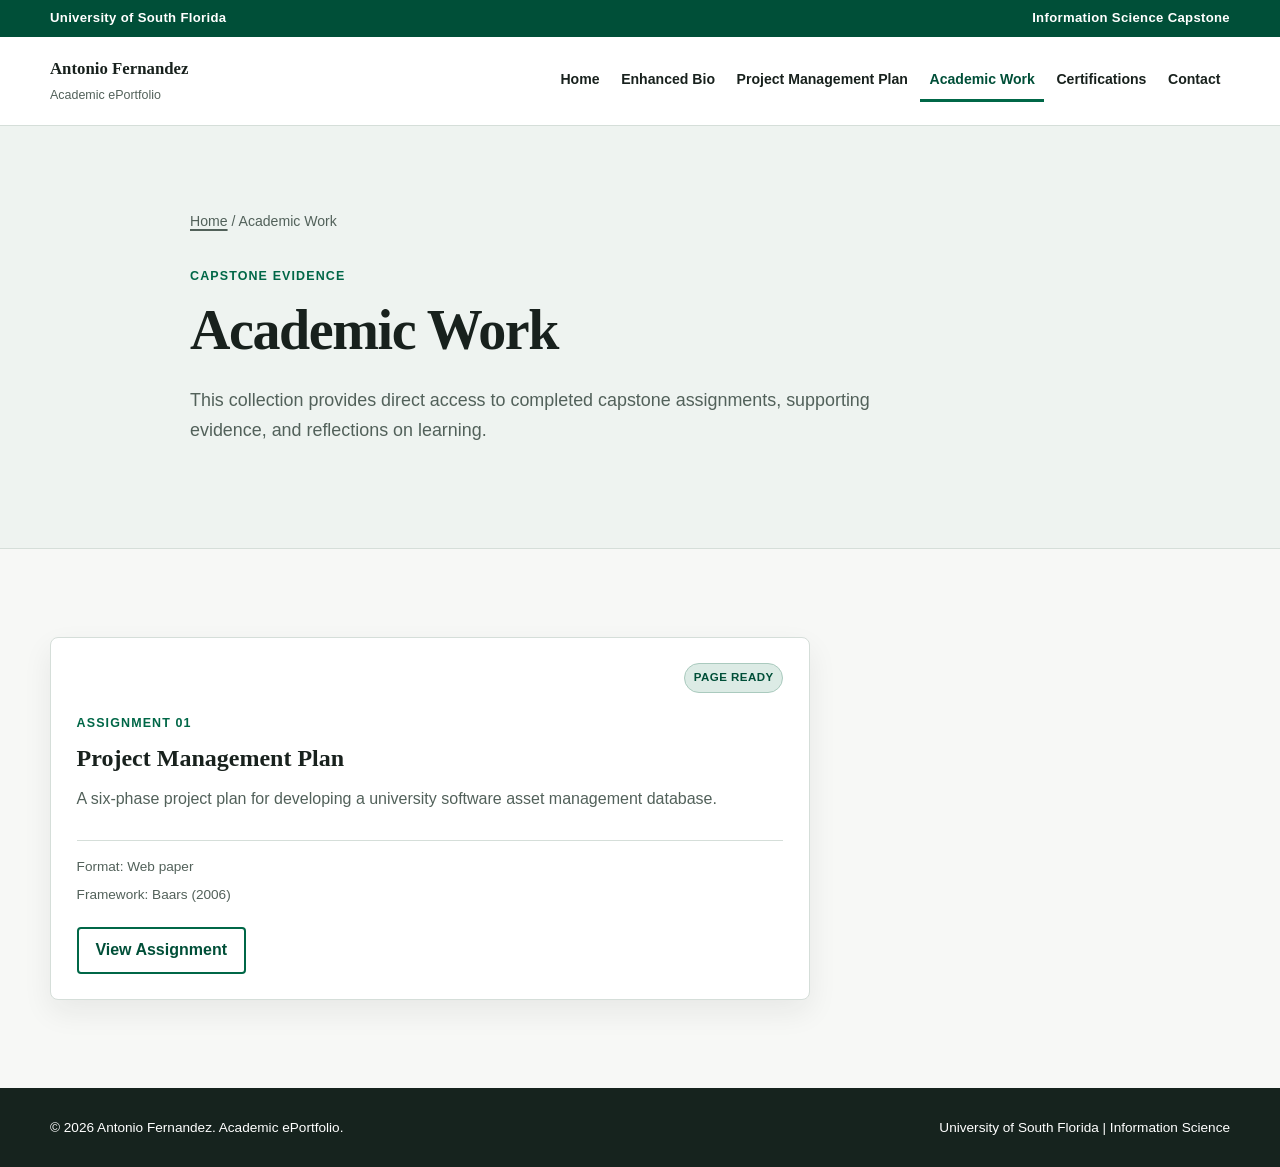
==== academic-work.html @ 2b2b1bd2 "Rename academic work page URL" ====
<!DOCTYPE html>
<html lang="en">
<head>
    <meta charset="UTF-8">
    <meta name="viewport" content="width=device-width, initial-scale=1.0">
    <meta name="description" content="Academic work from Antonio Fernandez's University of South Florida capstone ePortfolio.">
    <title>Academic Work | Antonio Fernandez</title>
    <link rel="stylesheet" href="styles.css">
    <script src="script.js" defer></script>
</head>
<body>
    <a class="skip-link" href="#main-content">Skip to main content</a>

    <header class="site-header">
        <div class="utility-bar">
            <div class="container utility-inner">
                <span>University of South Florida</span>
                <span>Information Science Capstone</span>
            </div>
        </div>
        <div class="container header-main">
            <a class="site-brand" href="index.html" aria-label="Antonio Fernandez ePortfolio home">
                <span><strong>Antonio Fernandez</strong><small>Academic ePortfolio</small></span>
            </a>
            <button class="menu-toggle" type="button" aria-expanded="false" aria-controls="primary-navigation">
                <span class="menu-icon" aria-hidden="true"></span><span>Menu</span>
            </button>
            <nav id="primary-navigation" class="primary-nav" aria-label="Primary navigation">
                <a href="index.html">Home</a>
                <a href="enhanced-bio.html">Enhanced Bio</a>
                <a href="project-management-plan.html">Project Management Plan</a>
                <a href="academic-work.html" aria-current="page">Academic Work</a>
                <a href="certifications.html">Certifications</a>
                <a href="contact.html">Contact</a>
            </nav>
        </div>
    </header>

    <main id="main-content">
        <section class="page-hero">
            <div class="container narrow">
                <p class="breadcrumb"><a href="index.html">Home</a> / Academic Work</p>
                <p class="eyebrow">Capstone Evidence</p>
                <h1>Academic Work</h1>
                <p>This collection provides direct access to completed capstone assignments, supporting evidence, and reflections on learning.</p>
            </div>
        </section>

        <section class="section">
            <div class="container">
                <div class="artifact-grid artifact-grid-single">
                    <article class="artifact-card">
                        <div class="artifact-status status-ready">Page ready</div>
                        <p class="artifact-label">Assignment 01</p>
                        <h2>Project Management Plan</h2>
                        <p>A six-phase project plan for developing a university software asset management database.</p>
                        <div class="artifact-meta">
                            <span>Format: Web paper</span>
                            <span>Framework: Baars (2006)</span>
                        </div>
                        <a class="button button-secondary" href="project-management-plan.html">View Assignment</a>
                    </article>
                </div>
            </div>
        </section>
    </main>

    <footer class="site-footer">
        <div class="container footer-inner">
            <p>&copy; <span data-current-year>2026</span> Antonio Fernandez. Academic ePortfolio.</p>
            <p>University of South Florida | Information Science</p>
        </div>
    </footer>
</body>
</html>
---- styles.css ----
:root {
    color-scheme: light;
    --background: #f7f8f6;
    --surface: #ffffff;
    --surface-muted: #eef3f0;
    --text: #18211d;
    --text-muted: #52615a;
    --border: #d5ded9;
    --border-strong: #aab9b1;
    --green: #006747;
    --green-dark: #004f38;
    --green-soft: #dcebe5;
    --gold: #c7a84b;
    --focus: #8a5a00;
    --max-width: 1180px;
    --reading-width: 760px;
    --radius: 8px;
    --shadow: 0 12px 30px rgba(24, 33, 29, 0.07);
}

* {
    box-sizing: border-box;
}

html {
    font-size: 100%;
}

body {
    margin: 0;
    background: var(--background);
    color: var(--text);
    font-family: Arial, Helvetica, sans-serif;
    font-size: 1rem;
    line-height: 1.7;
}

img {
    display: block;
    max-width: 100%;
}

a {
    color: var(--green);
    text-decoration-thickness: 2px;
    text-underline-offset: 3px;
}

a:hover {
    color: var(--green-dark);
}

a:focus-visible,
button:focus-visible {
    outline: 3px solid var(--focus);
    outline-offset: 3px;
}

button,
input,
textarea,
select {
    font: inherit;
}

h1,
h2,
h3 {
    color: var(--text);
    font-family: Georgia, "Times New Roman", serif;
    line-height: 1.22;
    margin-top: 0;
}

h1 {
    font-size: clamp(2.25rem, 5vw, 4rem);
    letter-spacing: -0.025em;
    margin-bottom: 1.25rem;
}

h2 {
    font-size: clamp(1.5rem, 3vw, 2.15rem);
    margin-bottom: 0.75rem;
}

h3 {
    font-size: 1.25rem;
    margin-bottom: 0.6rem;
}

p {
    margin-top: 0;
}

.container {
    width: min(var(--max-width), calc(100% - 2rem));
    margin-inline: auto;
}

.narrow {
    max-width: 900px;
}

.skip-link {
    position: absolute;
    top: 0.75rem;
    left: 0.75rem;
    z-index: 100;
    padding: 0.7rem 1rem;
    background: var(--text);
    color: #ffffff;
    border-radius: 4px;
    transform: translateY(-150%);
}

.skip-link:focus {
    transform: none;
    color: #ffffff;
}

.site-header {
    background: var(--surface);
    border-bottom: 1px solid var(--border);
}

.utility-bar {
    background: var(--green-dark);
    color: #ffffff;
    font-size: 0.82rem;
    font-weight: 700;
    letter-spacing: 0.025em;
}

.utility-inner {
    display: flex;
    justify-content: space-between;
    gap: 1rem;
    padding-block: 0.45rem;
}

.header-main {
    display: flex;
    align-items: center;
    justify-content: space-between;
    min-height: 88px;
    gap: 2rem;
}

.site-brand {
    display: inline-flex;
    align-items: center;
    gap: 0.8rem;
    color: var(--text);
    text-decoration: none;
    flex: 0 0 auto;
}

.site-brand:hover {
    color: var(--text);
}

.site-brand strong,
.site-brand small {
    display: block;
}

.site-brand strong {
    font-family: Georgia, "Times New Roman", serif;
    font-size: 1.05rem;
}

.site-brand small {
    margin-top: 0.05rem;
    color: var(--text-muted);
    font-size: 0.78rem;
}

.primary-nav {
    display: flex;
    align-items: center;
    justify-content: flex-end;
    gap: 0.15rem;
}

.primary-nav a {
    padding: 0.65rem 0.6rem;
    color: var(--text);
    border-bottom: 3px solid transparent;
    font-size: 0.88rem;
    font-weight: 700;
    line-height: 1.3;
    text-align: center;
    text-decoration: none;
}

.primary-nav a:hover,
.primary-nav a[aria-current="page"] {
    color: var(--green-dark);
    border-bottom-color: var(--green);
}

.menu-toggle {
    display: none;
    align-items: center;
    gap: 0.55rem;
    padding: 0.65rem 0.75rem;
    background: var(--surface);
    color: var(--text);
    border: 1px solid var(--border-strong);
    border-radius: 4px;
    font-weight: 700;
}

.menu-icon,
.menu-icon::before,
.menu-icon::after {
    display: block;
    width: 20px;
    height: 2px;
    background: currentColor;
}

.menu-icon {
    position: relative;
}

.menu-icon::before,
.menu-icon::after {
    position: absolute;
    left: 0;
    content: "";
}

.menu-icon::before {
    top: -6px;
}

.menu-icon::after {
    top: 6px;
}

.hero-section {
    padding: clamp(3.5rem, 8vw, 6.5rem) 0;
    background:
        linear-gradient(90deg, var(--surface-muted) 0, var(--surface-muted) 11px, transparent 11px),
        var(--surface);
    border-bottom: 1px solid var(--border);
}

.hero-grid {
    display: grid;
    grid-template-columns: minmax(0, 1.35fr) minmax(300px, 0.65fr);
    gap: clamp(2.5rem, 7vw, 6rem);
    align-items: center;
}

.hero-copy {
    max-width: 760px;
}

.hero-intro,
.page-hero > .container > p:last-child {
    max-width: 70ch;
    color: var(--text-muted);
    font-size: 1.12rem;
}

.eyebrow,
.artifact-label {
    margin-bottom: 0.6rem;
    color: var(--green);
    font-size: 0.78rem;
    font-weight: 800;
    letter-spacing: 0.09em;
    text-transform: uppercase;
}

.hero-actions {
    display: flex;
    flex-wrap: wrap;
    gap: 0.75rem;
    margin-top: 2rem;
}

.button {
    display: inline-flex;
    align-items: center;
    justify-content: center;
    min-height: 46px;
    padding: 0.7rem 1.05rem;
    border: 2px solid var(--green);
    border-radius: 4px;
    font-weight: 800;
    line-height: 1.25;
    text-align: center;
    text-decoration: none;
}

.button-primary {
    background: var(--green);
    color: #ffffff;
}

.button-primary:hover {
    background: var(--green-dark);
    border-color: var(--green-dark);
    color: #ffffff;
}

.button-secondary {
    background: transparent;
    color: var(--green-dark);
}

.button-secondary:hover {
    background: var(--green-soft);
    color: var(--green-dark);
}

.profile-card {
    background: var(--surface);
    border: 1px solid var(--border);
    border-top: 5px solid var(--green);
    border-radius: var(--radius);
    box-shadow: var(--shadow);
    overflow: hidden;
}

.headshot-placeholder {
    display: grid;
    place-items: center;
    align-content: center;
    aspect-ratio: 4 / 3;
    min-height: 240px;
    padding: 2rem;
    background: var(--surface-muted);
    color: var(--green-dark);
    border-bottom: 1px solid var(--border);
    text-align: center;
}

.headshot-placeholder span {
    font-family: Georgia, "Times New Roman", serif;
    font-size: 3.5rem;
    font-weight: 700;
    line-height: 1;
}

.headshot-placeholder small {
    display: block;
    margin-top: 0.75rem;
    color: var(--text-muted);
    font-size: 0.8rem;
    font-weight: 700;
    letter-spacing: 0.04em;
    text-transform: uppercase;
}

.headshot-placeholder.compact {
    aspect-ratio: 1;
    min-height: 0;
    border: 1px solid var(--border);
    border-radius: var(--radius);
}

.headshot-photo {
    width: 100%;
    aspect-ratio: 4 / 3;
    object-fit: cover;
    object-position: center 28%;
    background: var(--surface-muted);
    border-bottom: 1px solid var(--border);
}

.headshot-photo.compact {
    aspect-ratio: 1;
    object-position: center 24%;
    border: 1px solid var(--border);
    border-radius: var(--radius);
}

.profile-details {
    padding: 1.5rem;
}

.profile-details h2 {
    font-size: 1.5rem;
}

.profile-details dl,
.paper-meta dl {
    margin: 0;
}

.profile-details dl div,
.paper-meta dl div {
    padding: 0.75rem 0;
    border-top: 1px solid var(--border);
}

dt {
    color: var(--text-muted);
    font-size: 0.78rem;
    font-weight: 800;
    letter-spacing: 0.05em;
    text-transform: uppercase;
}

dd {
    margin: 0.15rem 0 0;
    font-weight: 700;
}

.section {
    padding: clamp(3.5rem, 7vw, 5.5rem) 0;
}

.section-tinted {
    background: var(--surface-muted);
    border-block: 1px solid var(--border);
}

.section-heading {
    max-width: var(--reading-width);
    margin-bottom: 2rem;
}

.section-heading > p:last-child {
    color: var(--text-muted);
    font-size: 1.05rem;
}

.feature-grid {
    display: grid;
    grid-template-columns: repeat(auto-fit, minmax(240px, 1fr));
    gap: 1.25rem;
}

.feature-card,
.artifact-card,
.contact-card {
    background: var(--surface);
    border: 1px solid var(--border);
    border-radius: var(--radius);
    box-shadow: var(--shadow);
}

.feature-card {
    position: relative;
    padding: 1.7rem;
    border-top: 4px solid var(--green);
}

.feature-card p {
    color: var(--text-muted);
}

.text-link {
    display: inline-block;
    margin-top: 0.5rem;
    font-weight: 800;
}

.split-callout {
    display: grid;
    grid-template-columns: minmax(0, 0.8fr) minmax(0, 1.2fr);
    gap: clamp(2rem, 7vw, 6rem);
    align-items: start;
}

.split-callout > p {
    color: var(--text-muted);
    font-size: 1.1rem;
}

.page-hero {
    padding: clamp(3.25rem, 7vw, 5.25rem) 0;
    background: var(--surface-muted);
    border-bottom: 1px solid var(--border);
}

.page-hero h1 {
    font-size: clamp(2.25rem, 5vw, 3.5rem);
}

.breadcrumb {
    margin-bottom: 2rem;
    color: var(--text-muted);
    font-size: 0.88rem;
}

.breadcrumb a {
    color: var(--text-muted);
}

.content-layout {
    display: grid;
    grid-template-columns: 250px minmax(0, var(--reading-width));
    gap: clamp(2rem, 7vw, 5rem);
    justify-content: center;
    align-items: start;
}

.content-sidebar {
    display: grid;
    gap: 1rem;
}

.sidebar-note,
.paper-meta {
    padding: 1.25rem;
    background: var(--surface);
    border: 1px solid var(--border);
    border-radius: var(--radius);
}

.sidebar-note h2,
.paper-meta h2 {
    font-size: 1.2rem;
}

.sidebar-note p {
    margin-bottom: 0.5rem;
    font-size: 0.9rem;
}

.prose {
    min-width: 0;
}

.prose h2 {
    margin-top: 2.4rem;
    padding-bottom: 0.45rem;
    border-bottom: 1px solid var(--border);
    font-size: 1.55rem;
}

.prose h2:first-of-type {
    margin-top: 1.8rem;
}

.prose p,
.prose li {
    max-width: 75ch;
}

.editor-note {
    padding: 1rem 1.1rem;
    background: #fff9e9;
    border: 1px solid #e3cf8f;
    border-left: 5px solid var(--gold);
    border-radius: 4px;
    color: #4e421e;
}

.paper-layout {
    display: grid;
    grid-template-columns: 240px minmax(0, 800px);
    gap: clamp(2rem, 6vw, 4.5rem);
    align-items: start;
    justify-content: center;
}

.paper-meta {
    position: sticky;
    top: 1rem;
}

.paper {
    padding: clamp(1.5rem, 5vw, 3.5rem);
    background: var(--surface);
    border: 1px solid var(--border);
    box-shadow: var(--shadow);
}

.reference-entry {
    padding-left: 2rem;
    text-indent: -2rem;
}

.artifact-grid {
    display: grid;
    grid-template-columns: repeat(2, minmax(0, 1fr));
    gap: 1.25rem;
}

.artifact-grid-single {
    grid-template-columns: minmax(0, 760px);
}

.artifact-card {
    display: flex;
    flex-direction: column;
    align-items: flex-start;
    padding: 1.6rem;
}

.artifact-card h2 {
    font-size: 1.5rem;
}

.artifact-card > p:not(.artifact-label) {
    color: var(--text-muted);
}

.artifact-card .button {
    margin-top: auto;
}

.artifact-status {
    align-self: flex-end;
    margin-bottom: 1.25rem;
    padding: 0.25rem 0.55rem;
    background: #ecefed;
    color: var(--text-muted);
    border: 1px solid var(--border);
    border-radius: 999px;
    font-size: 0.72rem;
    font-weight: 800;
    letter-spacing: 0.04em;
    text-transform: uppercase;
}

.status-ready {
    background: var(--green-soft);
    color: var(--green-dark);
    border-color: #aacabe;
}

.artifact-meta {
    display: grid;
    gap: 0.3rem;
    width: 100%;
    margin: 0.75rem 0 1.3rem;
    padding-top: 0.9rem;
    border-top: 1px solid var(--border);
    color: var(--text-muted);
    font-size: 0.85rem;
}

.future-artifact {
    background: #fbfcfb;
    border-style: dashed;
    box-shadow: none;
}

.certification-grid {
    display: grid;
    grid-template-columns: repeat(2, minmax(0, 1fr));
    gap: 1.25rem;
}

.certification-card {
    display: grid;
    grid-template-columns: 120px minmax(0, 1fr);
    gap: 1.25rem;
    align-items: start;
    padding: 1.5rem;
    background: var(--surface);
    border: 1px solid var(--border);
    border-radius: var(--radius);
    box-shadow: var(--shadow);
}

.certification-badge {
    display: grid;
    place-items: center;
    min-height: 120px;
    padding: 0.8rem;
    background: var(--surface-muted);
    border: 1px solid var(--border);
    border-radius: var(--radius);
}

.certification-badge img {
    max-height: 94px;
    width: auto;
}

.certification-content h2 {
    margin-bottom: 0.4rem;
    font-size: 1.45rem;
}

.certification-content p:not(.artifact-label) {
    color: var(--text-muted);
}

.certification-content .clean-list {
    margin-top: 0.85rem;
}

.resume-sheet {
    max-width: 920px;
    padding: clamp(1.5rem, 5vw, 3.5rem);
    background: var(--surface);
    border: 1px solid var(--border);
    box-shadow: var(--shadow);
}

.resume-header {
    display: flex;
    align-items: start;
    justify-content: space-between;
    gap: 2rem;
    padding-bottom: 1.75rem;
    border-bottom: 4px solid var(--green);
}

.resume-header h2 {
    margin-bottom: 0.25rem;
}

.resume-header p {
    margin: 0;
    color: var(--text-muted);
}

.resume-header address {
    color: var(--text-muted);
    font-size: 0.9rem;
    font-style: normal;
    text-align: right;
}

.resume-section {
    padding: 1.7rem 0;
    border-bottom: 1px solid var(--border);
}

.resume-section:last-child {
    border-bottom: 0;
}

.resume-section > h2 {
    color: var(--green-dark);
    font-size: 1.35rem;
}

.resume-entry {
    display: flex;
    justify-content: space-between;
    gap: 2rem;
}

.resume-entry h3,
.resume-entry p {
    margin-bottom: 0.25rem;
}

.resume-date {
    flex: 0 0 auto;
    color: var(--text-muted);
    font-weight: 700;
}

.skill-groups {
    display: grid;
    grid-template-columns: repeat(2, minmax(0, 1fr));
    gap: 1rem;
}

.skill-groups > div {
    padding: 1rem;
    background: var(--surface-muted);
    border-left: 4px solid var(--green);
}

.skill-groups h3,
.skill-groups p {
    margin-bottom: 0.3rem;
}

.clean-list {
    margin: 0;
    padding-left: 1.25rem;
}

.two-column-list {
    columns: 2;
    column-gap: 3rem;
}

.contact-layout {
    display: grid;
    grid-template-columns: minmax(260px, 0.7fr) minmax(0, 1.3fr);
    gap: clamp(2rem, 8vw, 6rem);
    align-items: start;
}

.contact-intro {
    max-width: 420px;
}

.contact-list {
    display: grid;
    gap: 1rem;
}

.contact-card {
    padding: 1.5rem;
    border-left: 5px solid var(--green);
}

.contact-card h2 {
    font-size: 1.3rem;
}

.contact-card a {
    overflow-wrap: anywhere;
    font-weight: 800;
}

.site-footer {
    padding: 1.75rem 0;
    background: #16231e;
    color: #ffffff;
}

.footer-inner {
    display: flex;
    justify-content: space-between;
    gap: 1rem;
}

.footer-inner p {
    margin: 0;
    font-size: 0.85rem;
}

@media (max-width: 1040px) {
    .header-main {
        flex-wrap: wrap;
        padding-block: 1rem;
    }

    .primary-nav {
        width: 100%;
        justify-content: flex-start;
        border-top: 1px solid var(--border);
        padding-top: 0.6rem;
    }
}

@media (max-width: 820px) {
    .hero-grid,
    .content-layout,
    .paper-layout,
    .contact-layout {
        grid-template-columns: 1fr;
    }

    .hero-copy {
        max-width: none;
    }

    .profile-card {
        max-width: 560px;
    }

    .feature-grid {
        grid-template-columns: 1fr;
    }

    .split-callout {
        grid-template-columns: 1fr;
        gap: 0.5rem;
    }

    .content-sidebar {
        grid-template-columns: 180px minmax(0, 1fr);
    }

    .paper-meta {
        position: static;
    }
}

@media (max-width: 680px) {
    .utility-inner {
        display: block;
        padding-block: 0.55rem;
    }

    .utility-inner span {
        display: block;
    }

    .utility-inner span + span {
        margin-top: 0.1rem;
        font-weight: 400;
    }

    .header-main {
        min-height: 76px;
        flex-wrap: nowrap;
        gap: 0.75rem;
    }

    .site-brand {
        min-width: 0;
    }

    .site-brand > span:last-child {
        min-width: 0;
    }

    .site-brand strong,
    .site-brand small {
        overflow-wrap: anywhere;
    }

    .menu-toggle {
        display: inline-flex;
    }

    .primary-nav {
        display: none;
        padding-top: 0.75rem;
    }

    .primary-nav.is-open {
        display: grid;
        grid-template-columns: 1fr;
    }

    .primary-nav a {
        padding: 0.8rem 0.4rem;
        border-bottom-width: 1px;
        text-align: left;
    }

    .hero-section {
        background: var(--surface);
    }

    .artifact-grid,
    .certification-grid,
    .skill-groups {
        grid-template-columns: 1fr;
    }

    .content-sidebar {
        grid-template-columns: 1fr;
    }

    .headshot-placeholder.compact {
        max-width: 260px;
    }

    .resume-header,
    .resume-entry,
    .footer-inner {
        display: block;
    }

    .resume-header address {
        margin-top: 1rem;
        text-align: left;
    }

    .resume-date {
        margin-top: 0.5rem;
    }

    .two-column-list {
        columns: 1;
    }

    .footer-inner p + p {
        margin-top: 0.35rem;
    }
}

@media (max-width: 540px) {
    .certification-card {
        grid-template-columns: 1fr;
    }

    .certification-badge {
        max-width: 180px;
    }
}

@media (max-width: 480px) {
    .site-brand strong {
        font-size: 0.95rem;
    }

    .site-brand small {
        font-size: 0.72rem;
    }

    .hero-actions {
        display: grid;
        grid-template-columns: 1fr;
    }

    .hero-actions .button {
        width: 100%;
    }

    .eyebrow {
        overflow-wrap: anywhere;
    }
}

@media print {
    .utility-bar,
    .primary-nav,
    .menu-toggle,
    .site-footer,
    .breadcrumb,
    .button,
    .editor-note {
        display: none;
    }

    body {
        background: #ffffff;
        color: #000000;
        font-size: 11pt;
    }

    .site-header,
    .page-hero,
    .paper,
    .resume-sheet {
        border: 0;
        box-shadow: none;
    }

    .page-hero,
    .section {
        padding: 1rem 0;
    }
}
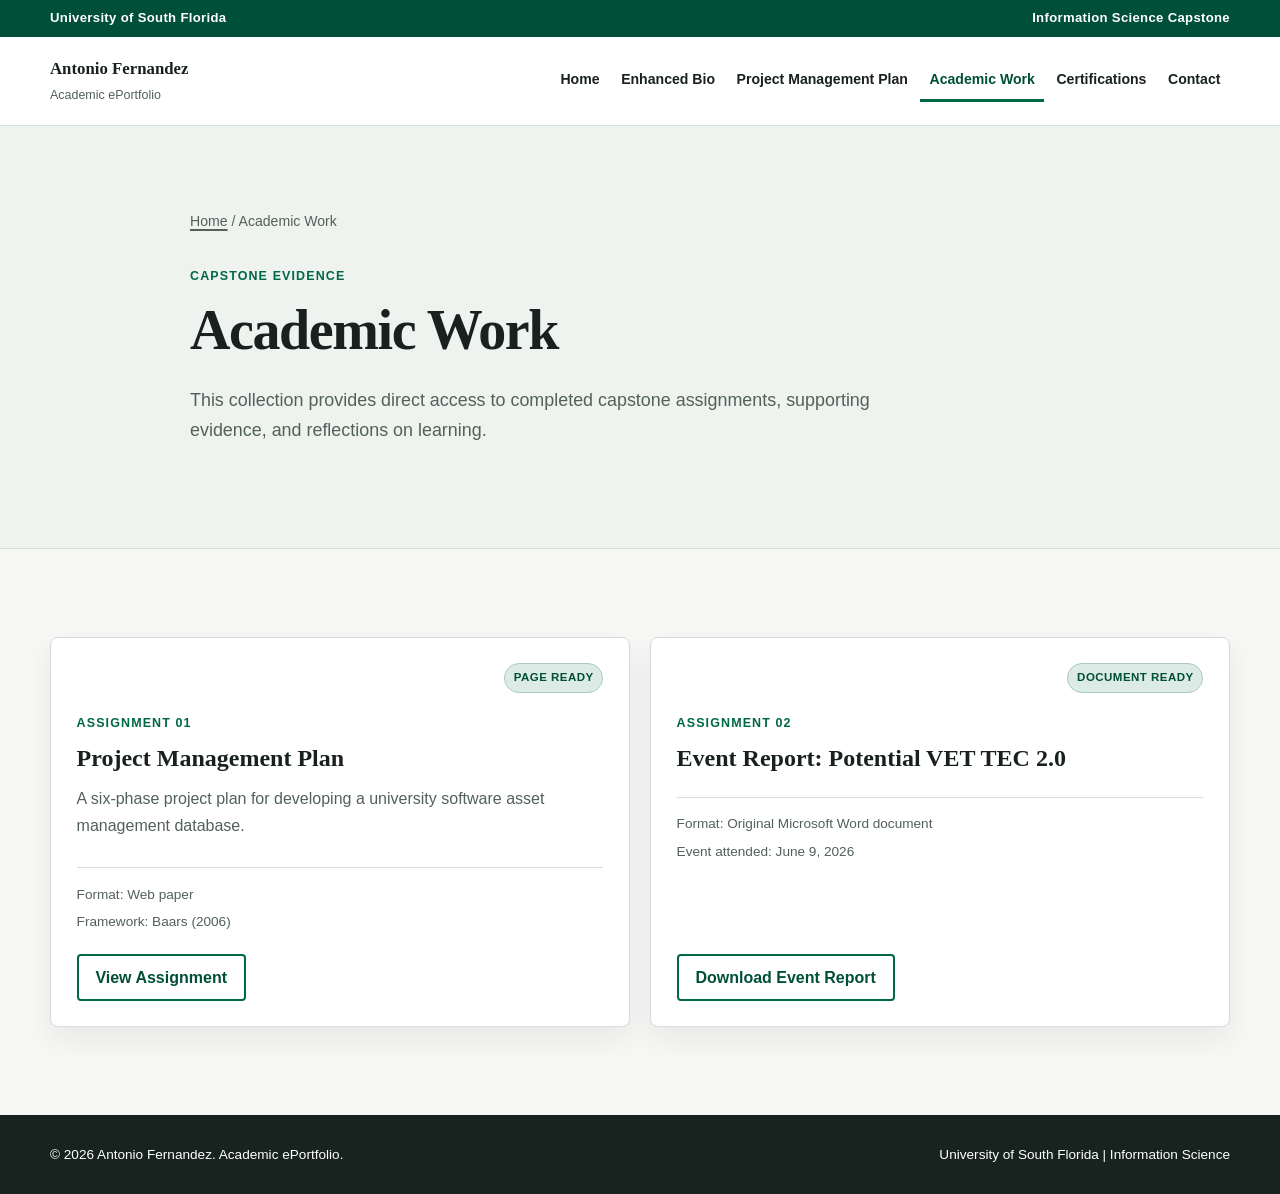
==== commit db895b8e: "Add capstone event report" ====
--- a/academic-work.html
+++ b/academic-work.html
@@ -48,7 +48,7 @@
 
         <section class="section">
             <div class="container">
-                <div class="artifact-grid artifact-grid-single">
+                <div class="artifact-grid">
                     <article class="artifact-card">
                         <div class="artifact-status status-ready">Page ready</div>
                         <p class="artifact-label">Assignment 01</p>
@@ -59,6 +59,17 @@
                             <span>Framework: Baars (2006)</span>
                         </div>
                         <a class="button button-secondary" href="project-management-plan.html">View Assignment</a>
+                    </article>
+
+                    <article class="artifact-card">
+                        <div class="artifact-status status-ready">Document ready</div>
+                        <p class="artifact-label">Assignment 02</p>
+                        <h2>Event Report: Potential VET TEC 2.0</h2>
+                        <div class="artifact-meta">
+                            <span>Format: Original Microsoft Word document</span>
+                            <span>Event attended: June 9, 2026</span>
+                        </div>
+                        <a class="button button-secondary" href="documents/assignment-event-report-antonio-fernandez.docx" download>Download Event Report</a>
                     </article>
                 </div>
             </div>
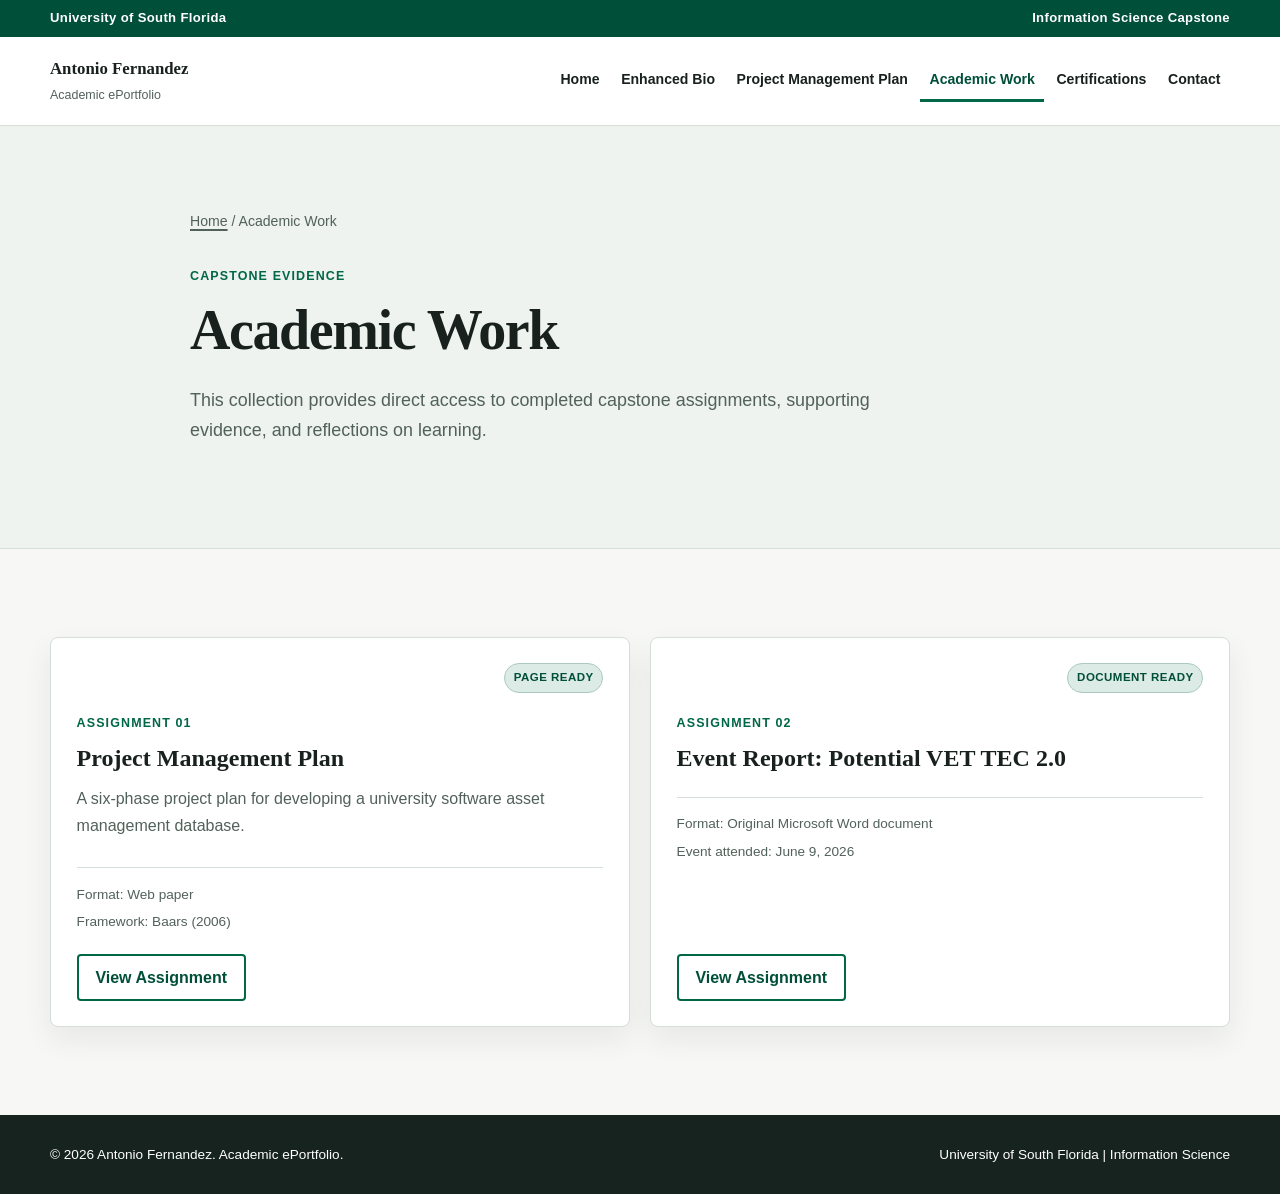
==== commit abc51497: "Match event report assignment link" ====
--- a/academic-work.html
+++ b/academic-work.html
@@ -69,7 +69,7 @@
                             <span>Format: Original Microsoft Word document</span>
                             <span>Event attended: June 9, 2026</span>
                         </div>
-                        <a class="button button-secondary" href="documents/assignment-event-report-antonio-fernandez.docx" download>Download Event Report</a>
+                        <a class="button button-secondary" href="documents/assignment-event-report-antonio-fernandez.docx">View Assignment</a>
                     </article>
                 </div>
             </div>
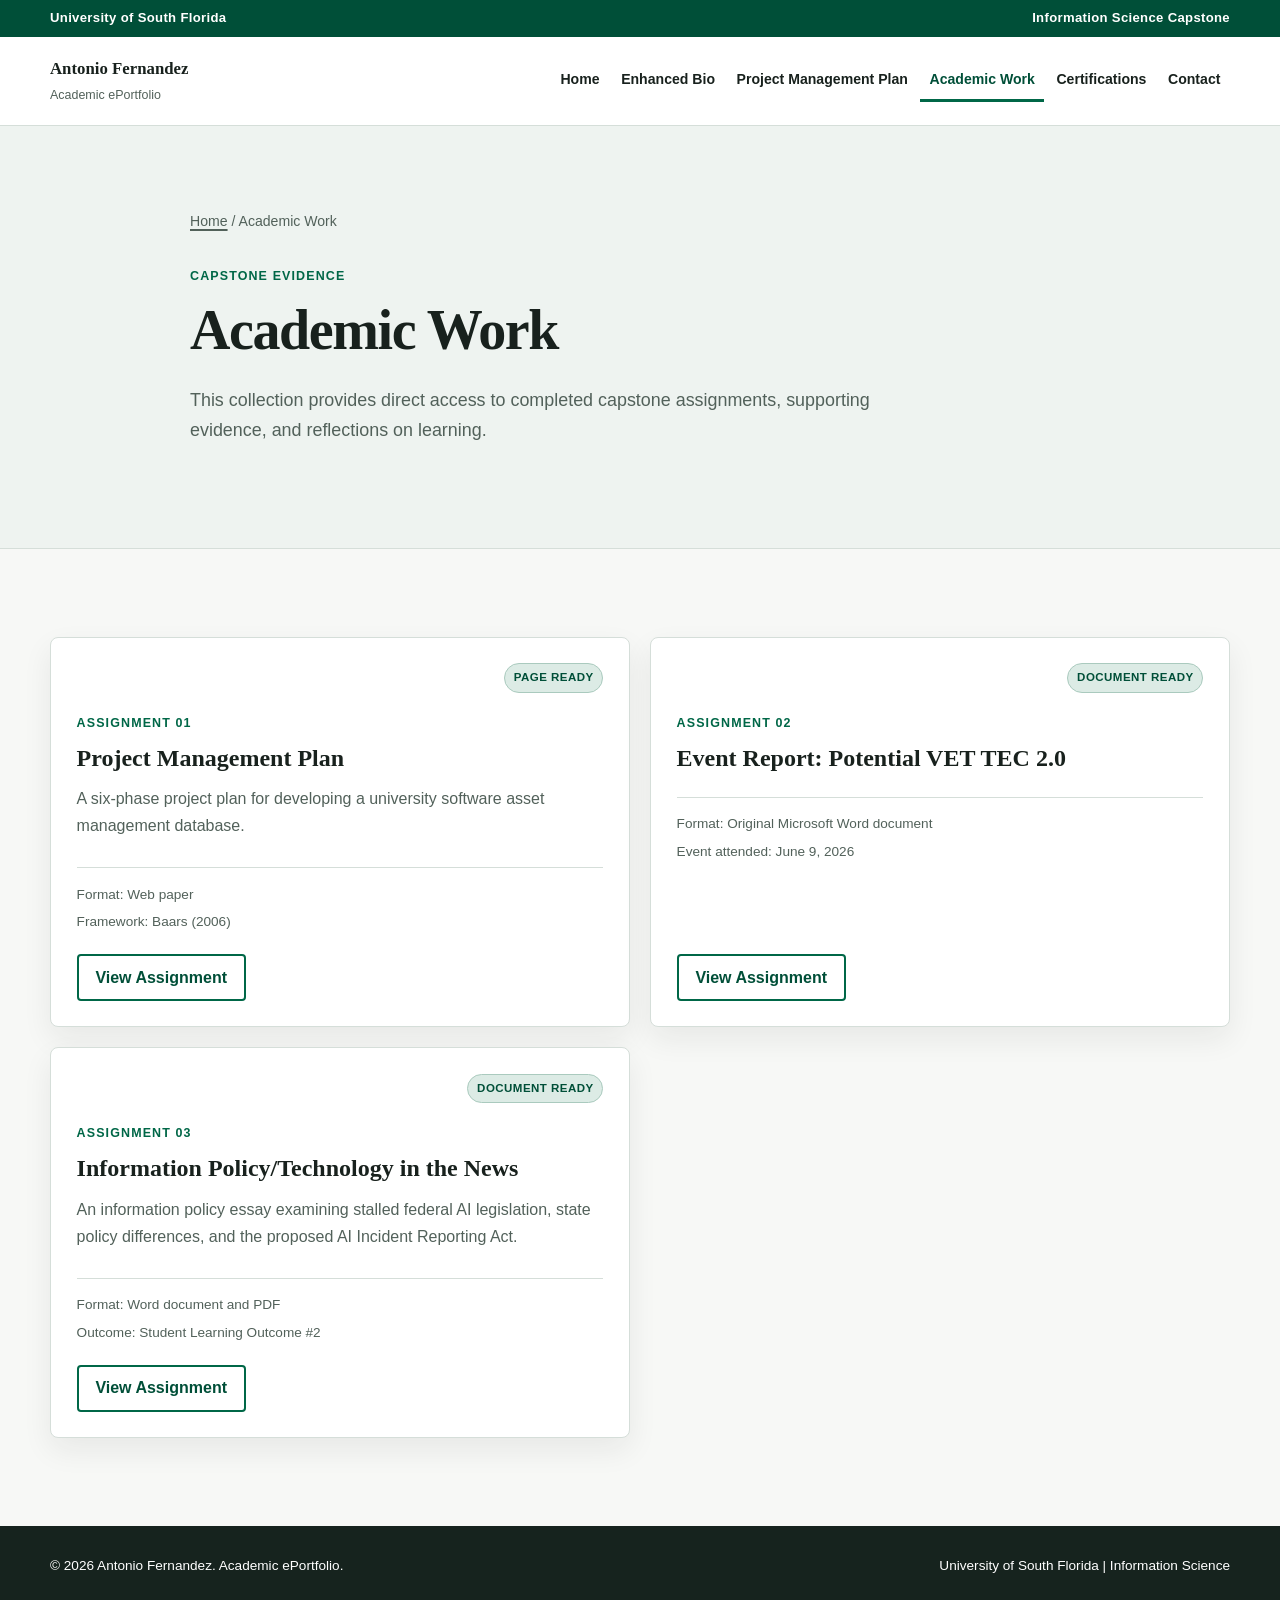
==== commit cfbd44f2: "Add information policy technology news assignment" ====
--- a/academic-work.html
+++ b/academic-work.html
@@ -71,6 +71,18 @@
                         </div>
                         <a class="button button-secondary" href="documents/assignment-event-report-antonio-fernandez.docx">View Assignment</a>
                     </article>
+
+                    <article class="artifact-card">
+                        <div class="artifact-status status-ready">Document ready</div>
+                        <p class="artifact-label">Assignment 03</p>
+                        <h2>Information Policy/Technology in the News</h2>
+                        <p>An information policy essay examining stalled federal AI legislation, state policy differences, and the proposed AI Incident Reporting Act.</p>
+                        <div class="artifact-meta">
+                            <span>Format: Word document and PDF</span>
+                            <span>Outcome: Student Learning Outcome #2</span>
+                        </div>
+                        <a class="button button-secondary" href="information-technology-in-the-news.html">View Assignment</a>
+                    </article>
                 </div>
             </div>
         </section>
--- a/styles.css
+++ b/styles.css
@@ -473,6 +473,18 @@
     font-size: 1.1rem;
 }
 
+.reflection-callout {
+    margin-top: 2rem;
+    padding: 1.25rem 1.4rem;
+    border-left: 4px solid var(--green);
+    background: var(--surface-muted);
+    color: var(--text-muted);
+}
+
+.reflection-callout strong {
+    color: var(--text);
+}
+
 .page-hero {
     padding: clamp(3.25rem, 7vw, 5.25rem) 0;
     background: var(--surface-muted);
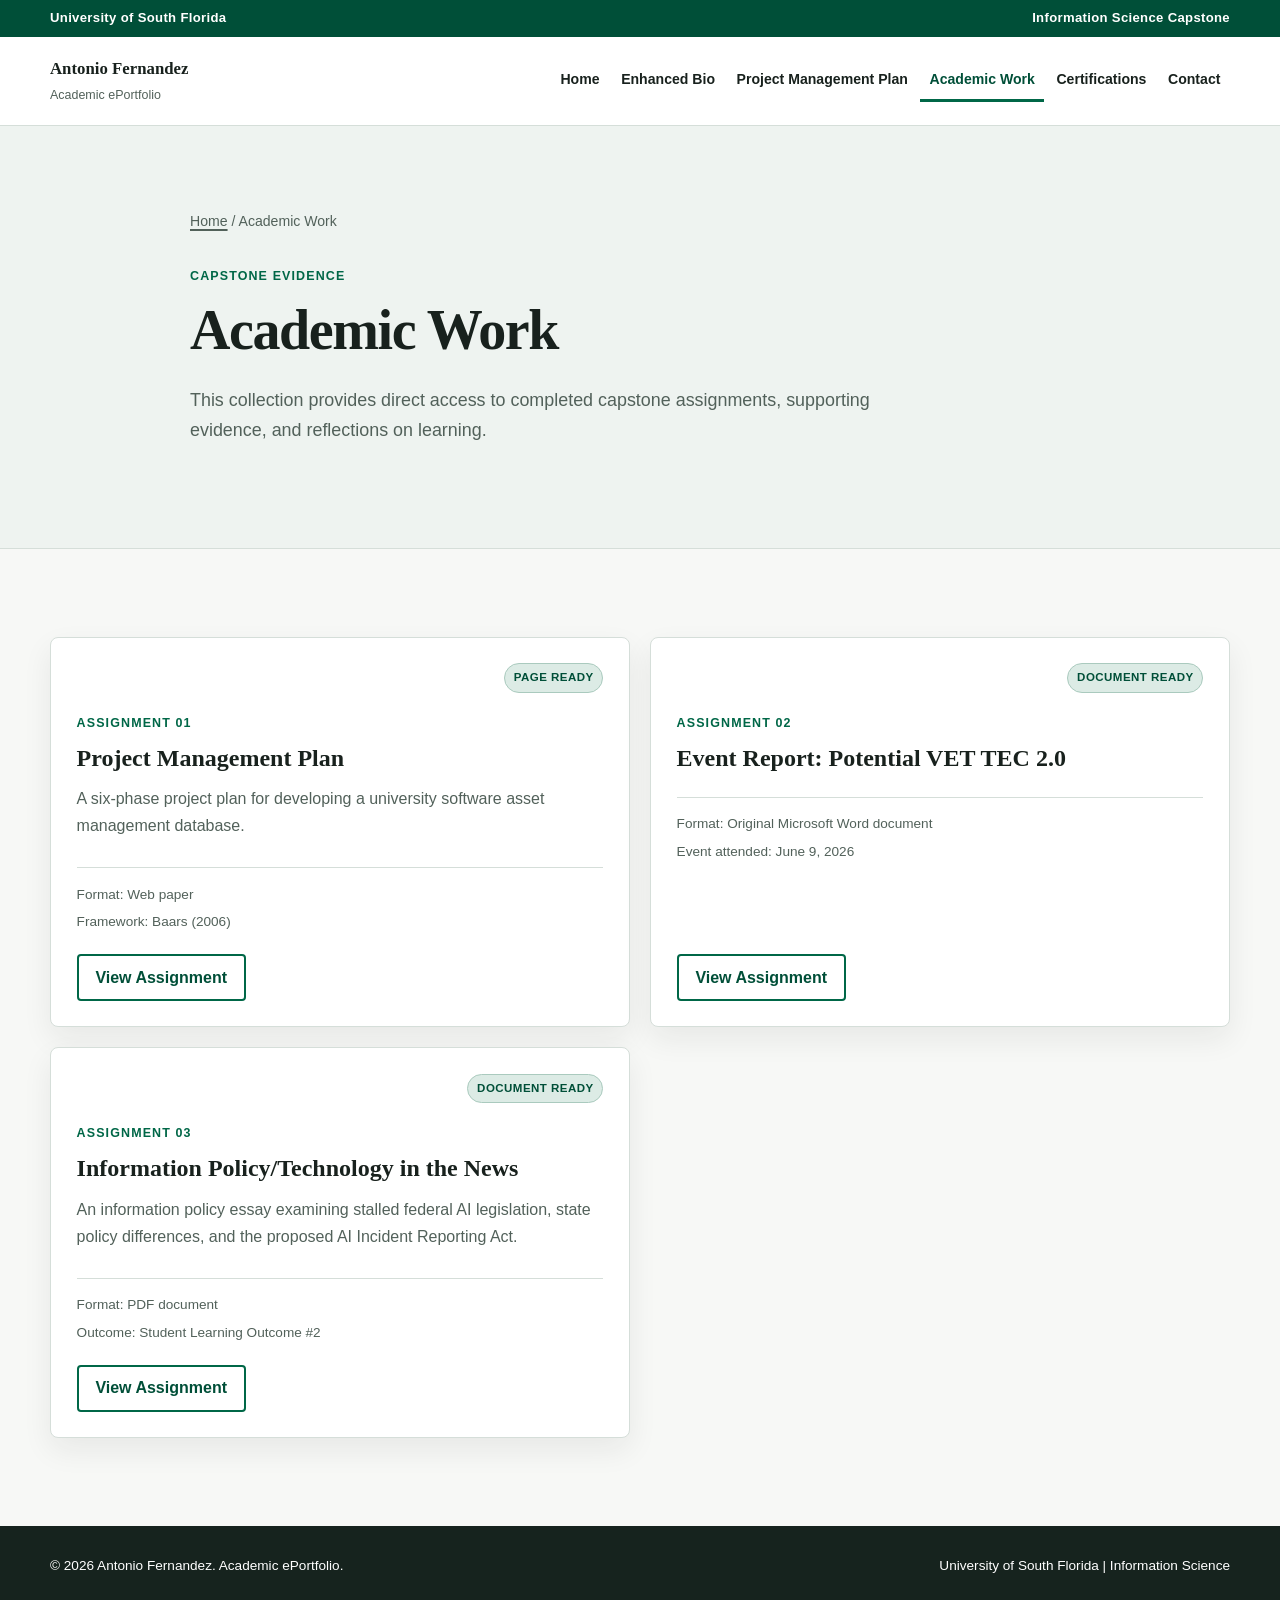
==== commit 8b3e3c95: "Match assignment presentation to portfolio style" ====
--- a/academic-work.html
+++ b/academic-work.html
@@ -78,7 +78,7 @@
                         <h2>Information Policy/Technology in the News</h2>
                         <p>An information policy essay examining stalled federal AI legislation, state policy differences, and the proposed AI Incident Reporting Act.</p>
                         <div class="artifact-meta">
-                            <span>Format: Word document and PDF</span>
+                            <span>Format: PDF document</span>
                             <span>Outcome: Student Learning Outcome #2</span>
                         </div>
                         <a class="button button-secondary" href="information-technology-in-the-news.html">View Assignment</a>
--- a/styles.css
+++ b/styles.css
@@ -473,18 +473,6 @@
     font-size: 1.1rem;
 }
 
-.reflection-callout {
-    margin-top: 2rem;
-    padding: 1.25rem 1.4rem;
-    border-left: 4px solid var(--green);
-    background: var(--surface-muted);
-    color: var(--text-muted);
-}
-
-.reflection-callout strong {
-    color: var(--text);
-}
-
 .page-hero {
     padding: clamp(3.25rem, 7vw, 5.25rem) 0;
     background: var(--surface-muted);
